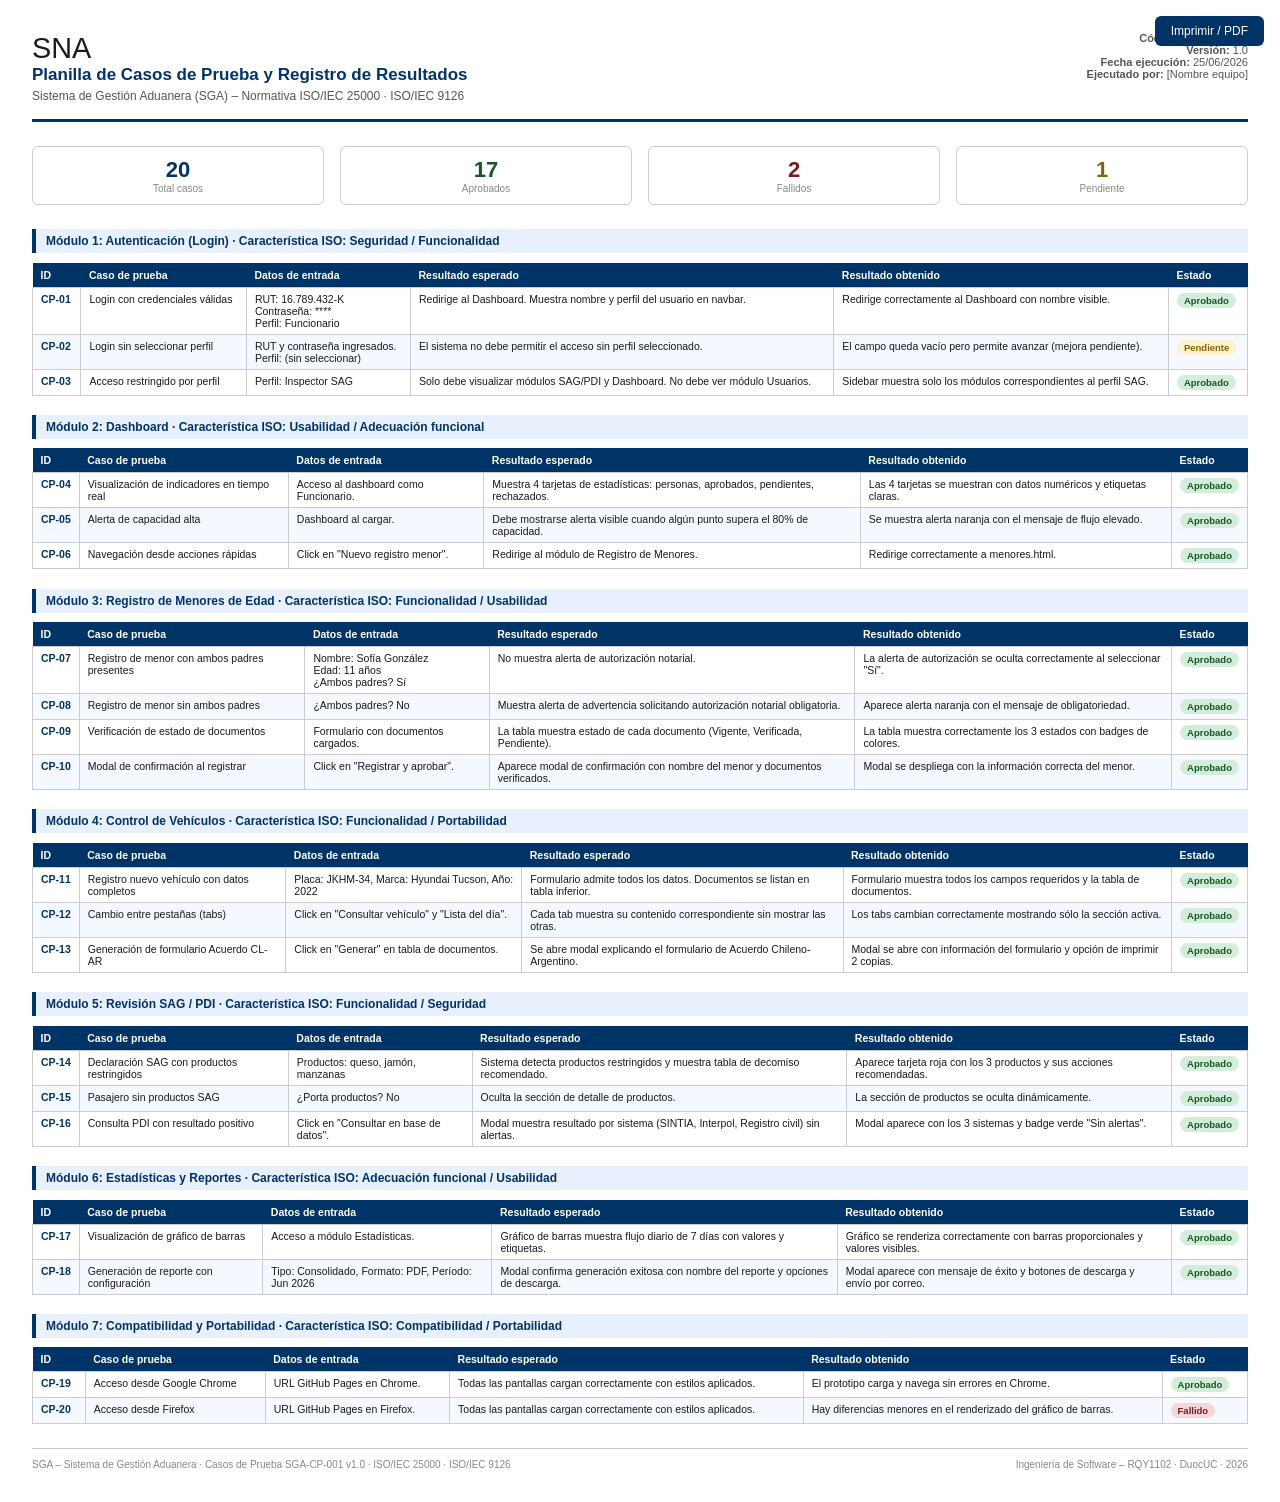
==== documentos/casos_prueba.html @ c6e65bc3 "fix: eliminar emojis, aspecto más profesinal" ====
<!DOCTYPE html>
<html lang="es">
<head>
  <meta charset="UTF-8" />
  <title>Casos de Prueba – SGA Aduana</title>
  <style>
    @media print { body { margin: 0.8cm; } .no-print { display: none; } }
    * { box-sizing: border-box; margin: 0; padding: 0; }
    body { font-family: 'Segoe UI', Arial, sans-serif; font-size: 11px; color: #1a1a1a; background: #fff; padding: 2rem; }
    .header { border-bottom: 3px solid #003366; padding-bottom: 1rem; margin-bottom: 1.5rem; display: flex; justify-content: space-between; align-items: flex-start; }
    .header-left h1 { font-size: 17px; color: #003366; }
    .header-left h2 { font-size: 12px; color: #555; font-weight: normal; margin-top: 4px; }
    .header-right { text-align: right; font-size: 11px; color: #555; }
    .logo { font-size: 1.8rem; }
    h3 { font-size: 12px; color: #003366; background: #e8f0fe; padding: 5px 10px; margin: 1.2rem 0 0.6rem; border-left: 4px solid #003366; page-break-after: avoid; }
    table { width: 100%; border-collapse: collapse; margin-bottom: 1.2rem; font-size: 10.5px; page-break-inside: avoid; }
    th { background: #003366; color: white; padding: 6px 8px; text-align: left; }
    td { border: 1px solid #ccc; padding: 5px 8px; vertical-align: top; }
    tr:nth-child(even) td { background: #f5f8ff; }
    .badge { display: inline-block; padding: 2px 7px; border-radius: 10px; font-size: 9.5px; font-weight: 700; }
    .badge-verde { background: #d4edda; color: #155724; }
    .badge-rojo { background: #f8d7da; color: #721c24; }
    .badge-amarillo { background: #fff3cd; color: #856404; }
    .id { font-weight: 700; color: #003366; white-space: nowrap; }
    .footer { border-top: 1px solid #ccc; margin-top: 1.5rem; padding-top: 0.6rem; font-size: 10px; color: #888; display: flex; justify-content: space-between; }
    .btn-print { position: fixed; top: 1rem; right: 1rem; background: #003366; color: white; border: none; padding: 8px 16px; border-radius: 6px; cursor: pointer; font-size: 12px; }
    .resumen { display: grid; grid-template-columns: repeat(4, 1fr); gap: 1rem; margin-bottom: 1.5rem; }
    .resumen-card { border: 1px solid #ccc; border-radius: 6px; padding: 10px; text-align: center; }
    .resumen-card .num { font-size: 22px; font-weight: 800; color: #003366; }
    .resumen-card .lbl { font-size: 10px; color: #888; }
    .resumen-card.verde .num { color: #155724; }
    .resumen-card.rojo .num { color: #721c24; }
    .resumen-card.naranja .num { color: #856404; }
  </style>
</head>
<body>

<button class="btn-print no-print" onclick="window.print()">Imprimir / PDF</button>

<div class="header">
  <div class="header-left">
    <div class="logo">SNA</div>
    <h1>Planilla de Casos de Prueba y Registro de Resultados</h1>
    <h2>Sistema de Gestión Aduanera (SGA) – Normativa ISO/IEC 25000 · ISO/IEC 9126</h2>
  </div>
  <div class="header-right">
    <div><strong>Código:</strong> SGA-CP-001</div>
    <div><strong>Versión:</strong> 1.0</div>
    <div><strong>Fecha ejecución:</strong> 25/06/2026</div>
    <div><strong>Ejecutado por:</strong> [Nombre equipo]</div>
  </div>
</div>

<!-- RESUMEN -->
<div class="resumen">
  <div class="resumen-card"><div class="num">20</div><div class="lbl">Total casos</div></div>
  <div class="resumen-card verde"><div class="num">17</div><div class="lbl">Aprobados</div></div>
  <div class="resumen-card rojo"><div class="num">2</div><div class="lbl">Fallidos</div></div>
  <div class="resumen-card naranja"><div class="num">1</div><div class="lbl">Pendiente</div></div>
</div>

<!-- ───── MÓDULO LOGIN ───── -->
<h3>Módulo 1: Autenticación (Login) · Característica ISO: Seguridad / Funcionalidad</h3>
<table>
  <thead>
    <tr><th>ID</th><th>Caso de prueba</th><th>Datos de entrada</th><th>Resultado esperado</th><th>Resultado obtenido</th><th>Estado</th></tr>
  </thead>
  <tbody>
    <tr>
      <td class="id">CP-01</td>
      <td>Login con credenciales válidas</td>
      <td>RUT: 16.789.432-K<br/>Contraseña: ****<br/>Perfil: Funcionario</td>
      <td>Redirige al Dashboard. Muestra nombre y perfil del usuario en navbar.</td>
      <td>Redirige correctamente al Dashboard con nombre visible.</td>
      <td><span class="badge badge-verde">Aprobado</span></td>
    </tr>
    <tr>
      <td class="id">CP-02</td>
      <td>Login sin seleccionar perfil</td>
      <td>RUT y contraseña ingresados.<br/>Perfil: (sin seleccionar)</td>
      <td>El sistema no debe permitir el acceso sin perfil seleccionado.</td>
      <td>El campo queda vacío pero permite avanzar (mejora pendiente).</td>
      <td><span class="badge badge-amarillo">Pendiente</span></td>
    </tr>
    <tr>
      <td class="id">CP-03</td>
      <td>Acceso restringido por perfil</td>
      <td>Perfil: Inspector SAG</td>
      <td>Solo debe visualizar módulos SAG/PDI y Dashboard. No debe ver módulo Usuarios.</td>
      <td>Sidebar muestra solo los módulos correspondientes al perfil SAG.</td>
      <td><span class="badge badge-verde">Aprobado</span></td>
    </tr>
  </tbody>
</table>

<!-- ───── MÓDULO DASHBOARD ───── -->
<h3>Módulo 2: Dashboard · Característica ISO: Usabilidad / Adecuación funcional</h3>
<table>
  <thead>
    <tr><th>ID</th><th>Caso de prueba</th><th>Datos de entrada</th><th>Resultado esperado</th><th>Resultado obtenido</th><th>Estado</th></tr>
  </thead>
  <tbody>
    <tr>
      <td class="id">CP-04</td>
      <td>Visualización de indicadores en tiempo real</td>
      <td>Acceso al dashboard como Funcionario.</td>
      <td>Muestra 4 tarjetas de estadísticas: personas, aprobados, pendientes, rechazados.</td>
      <td>Las 4 tarjetas se muestran con datos numéricos y etiquetas claras.</td>
      <td><span class="badge badge-verde">Aprobado</span></td>
    </tr>
    <tr>
      <td class="id">CP-05</td>
      <td>Alerta de capacidad alta</td>
      <td>Dashboard al cargar.</td>
      <td>Debe mostrarse alerta visible cuando algún punto supera el 80% de capacidad.</td>
      <td>Se muestra alerta naranja con el mensaje de flujo elevado.</td>
      <td><span class="badge badge-verde">Aprobado</span></td>
    </tr>
    <tr>
      <td class="id">CP-06</td>
      <td>Navegación desde acciones rápidas</td>
      <td>Click en "Nuevo registro menor".</td>
      <td>Redirige al módulo de Registro de Menores.</td>
      <td>Redirige correctamente a menores.html.</td>
      <td><span class="badge badge-verde">Aprobado</span></td>
    </tr>
  </tbody>
</table>

<!-- ───── MÓDULO MENORES ───── -->
<h3>Módulo 3: Registro de Menores de Edad · Característica ISO: Funcionalidad / Usabilidad</h3>
<table>
  <thead>
    <tr><th>ID</th><th>Caso de prueba</th><th>Datos de entrada</th><th>Resultado esperado</th><th>Resultado obtenido</th><th>Estado</th></tr>
  </thead>
  <tbody>
    <tr>
      <td class="id">CP-07</td>
      <td>Registro de menor con ambos padres presentes</td>
      <td>Nombre: Sofía González<br/>Edad: 11 años<br/>¿Ambos padres? Sí</td>
      <td>No muestra alerta de autorización notarial.</td>
      <td>La alerta de autorización se oculta correctamente al seleccionar "Sí".</td>
      <td><span class="badge badge-verde">Aprobado</span></td>
    </tr>
    <tr>
      <td class="id">CP-08</td>
      <td>Registro de menor sin ambos padres</td>
      <td>¿Ambos padres? No</td>
      <td>Muestra alerta de advertencia solicitando autorización notarial obligatoria.</td>
      <td>Aparece alerta naranja con el mensaje de obligatoriedad.</td>
      <td><span class="badge badge-verde">Aprobado</span></td>
    </tr>
    <tr>
      <td class="id">CP-09</td>
      <td>Verificación de estado de documentos</td>
      <td>Formulario con documentos cargados.</td>
      <td>La tabla muestra estado de cada documento (Vigente, Verificada, Pendiente).</td>
      <td>La tabla muestra correctamente los 3 estados con badges de colores.</td>
      <td><span class="badge badge-verde">Aprobado</span></td>
    </tr>
    <tr>
      <td class="id">CP-10</td>
      <td>Modal de confirmación al registrar</td>
      <td>Click en "Registrar y aprobar".</td>
      <td>Aparece modal de confirmación con nombre del menor y documentos verificados.</td>
      <td>Modal se despliega con la información correcta del menor.</td>
      <td><span class="badge badge-verde">Aprobado</span></td>
    </tr>
  </tbody>
</table>

<!-- ───── MÓDULO VEHÍCULOS ───── -->
<h3>Módulo 4: Control de Vehículos · Característica ISO: Funcionalidad / Portabilidad</h3>
<table>
  <thead>
    <tr><th>ID</th><th>Caso de prueba</th><th>Datos de entrada</th><th>Resultado esperado</th><th>Resultado obtenido</th><th>Estado</th></tr>
  </thead>
  <tbody>
    <tr>
      <td class="id">CP-11</td>
      <td>Registro nuevo vehículo con datos completos</td>
      <td>Placa: JKHM-34, Marca: Hyundai Tucson, Año: 2022</td>
      <td>Formulario admite todos los datos. Documentos se listan en tabla inferior.</td>
      <td>Formulario muestra todos los campos requeridos y la tabla de documentos.</td>
      <td><span class="badge badge-verde">Aprobado</span></td>
    </tr>
    <tr>
      <td class="id">CP-12</td>
      <td>Cambio entre pestañas (tabs)</td>
      <td>Click en "Consultar vehículo" y "Lista del día".</td>
      <td>Cada tab muestra su contenido correspondiente sin mostrar las otras.</td>
      <td>Los tabs cambian correctamente mostrando sólo la sección activa.</td>
      <td><span class="badge badge-verde">Aprobado</span></td>
    </tr>
    <tr>
      <td class="id">CP-13</td>
      <td>Generación de formulario Acuerdo CL-AR</td>
      <td>Click en "Generar" en tabla de documentos.</td>
      <td>Se abre modal explicando el formulario de Acuerdo Chileno-Argentino.</td>
      <td>Modal se abre con información del formulario y opción de imprimir 2 copias.</td>
      <td><span class="badge badge-verde">Aprobado</span></td>
    </tr>
  </tbody>
</table>

<!-- ───── MÓDULO SAG/PDI ───── -->
<h3>Módulo 5: Revisión SAG / PDI · Característica ISO: Funcionalidad / Seguridad</h3>
<table>
  <thead>
    <tr><th>ID</th><th>Caso de prueba</th><th>Datos de entrada</th><th>Resultado esperado</th><th>Resultado obtenido</th><th>Estado</th></tr>
  </thead>
  <tbody>
    <tr>
      <td class="id">CP-14</td>
      <td>Declaración SAG con productos restringidos</td>
      <td>Productos: queso, jamón, manzanas</td>
      <td>Sistema detecta productos restringidos y muestra tabla de decomiso recomendado.</td>
      <td>Aparece tarjeta roja con los 3 productos y sus acciones recomendadas.</td>
      <td><span class="badge badge-verde">Aprobado</span></td>
    </tr>
    <tr>
      <td class="id">CP-15</td>
      <td>Pasajero sin productos SAG</td>
      <td>¿Porta productos? No</td>
      <td>Oculta la sección de detalle de productos.</td>
      <td>La sección de productos se oculta dinámicamente.</td>
      <td><span class="badge badge-verde">Aprobado</span></td>
    </tr>
    <tr>
      <td class="id">CP-16</td>
      <td>Consulta PDI con resultado positivo</td>
      <td>Click en "Consultar en base de datos".</td>
      <td>Modal muestra resultado por sistema (SINTIA, Interpol, Registro civil) sin alertas.</td>
      <td>Modal aparece con los 3 sistemas y badge verde "Sin alertas".</td>
      <td><span class="badge badge-verde">Aprobado</span></td>
    </tr>
  </tbody>
</table>

<!-- ───── MÓDULO REPORTES ───── -->
<h3>Módulo 6: Estadísticas y Reportes · Característica ISO: Adecuación funcional / Usabilidad</h3>
<table>
  <thead>
    <tr><th>ID</th><th>Caso de prueba</th><th>Datos de entrada</th><th>Resultado esperado</th><th>Resultado obtenido</th><th>Estado</th></tr>
  </thead>
  <tbody>
    <tr>
      <td class="id">CP-17</td>
      <td>Visualización de gráfico de barras</td>
      <td>Acceso a módulo Estadísticas.</td>
      <td>Gráfico de barras muestra flujo diario de 7 días con valores y etiquetas.</td>
      <td>Gráfico se renderiza correctamente con barras proporcionales y valores visibles.</td>
      <td><span class="badge badge-verde">Aprobado</span></td>
    </tr>
    <tr>
      <td class="id">CP-18</td>
      <td>Generación de reporte con configuración</td>
      <td>Tipo: Consolidado, Formato: PDF, Período: Jun 2026</td>
      <td>Modal confirma generación exitosa con nombre del reporte y opciones de descarga.</td>
      <td>Modal aparece con mensaje de éxito y botones de descarga y envío por correo.</td>
      <td><span class="badge badge-verde">Aprobado</span></td>
    </tr>
  </tbody>
</table>

<!-- ───── COMPATIBILIDAD ───── -->
<h3>Módulo 7: Compatibilidad y Portabilidad · Característica ISO: Compatibilidad / Portabilidad</h3>
<table>
  <thead>
    <tr><th>ID</th><th>Caso de prueba</th><th>Datos de entrada</th><th>Resultado esperado</th><th>Resultado obtenido</th><th>Estado</th></tr>
  </thead>
  <tbody>
    <tr>
      <td class="id">CP-19</td>
      <td>Acceso desde Google Chrome</td>
      <td>URL GitHub Pages en Chrome.</td>
      <td>Todas las pantallas cargan correctamente con estilos aplicados.</td>
      <td>El prototipo carga y navega sin errores en Chrome.</td>
      <td><span class="badge badge-verde">Aprobado</span></td>
    </tr>
    <tr>
      <td class="id">CP-20</td>
      <td>Acceso desde Firefox</td>
      <td>URL GitHub Pages en Firefox.</td>
      <td>Todas las pantallas cargan correctamente con estilos aplicados.</td>
      <td>Hay diferencias menores en el renderizado del gráfico de barras.</td>
      <td><span class="badge badge-rojo">Fallido</span></td>
    </tr>
  </tbody>
</table>

<div class="footer">
  <span>SGA – Sistema de Gestión Aduanera · Casos de Prueba SGA-CP-001 v1.0 · ISO/IEC 25000 · ISO/IEC 9126</span>
  <span>Ingeniería de Software – RQY1102 · DuocUC · 2026</span>
</div>

</body>
</html>
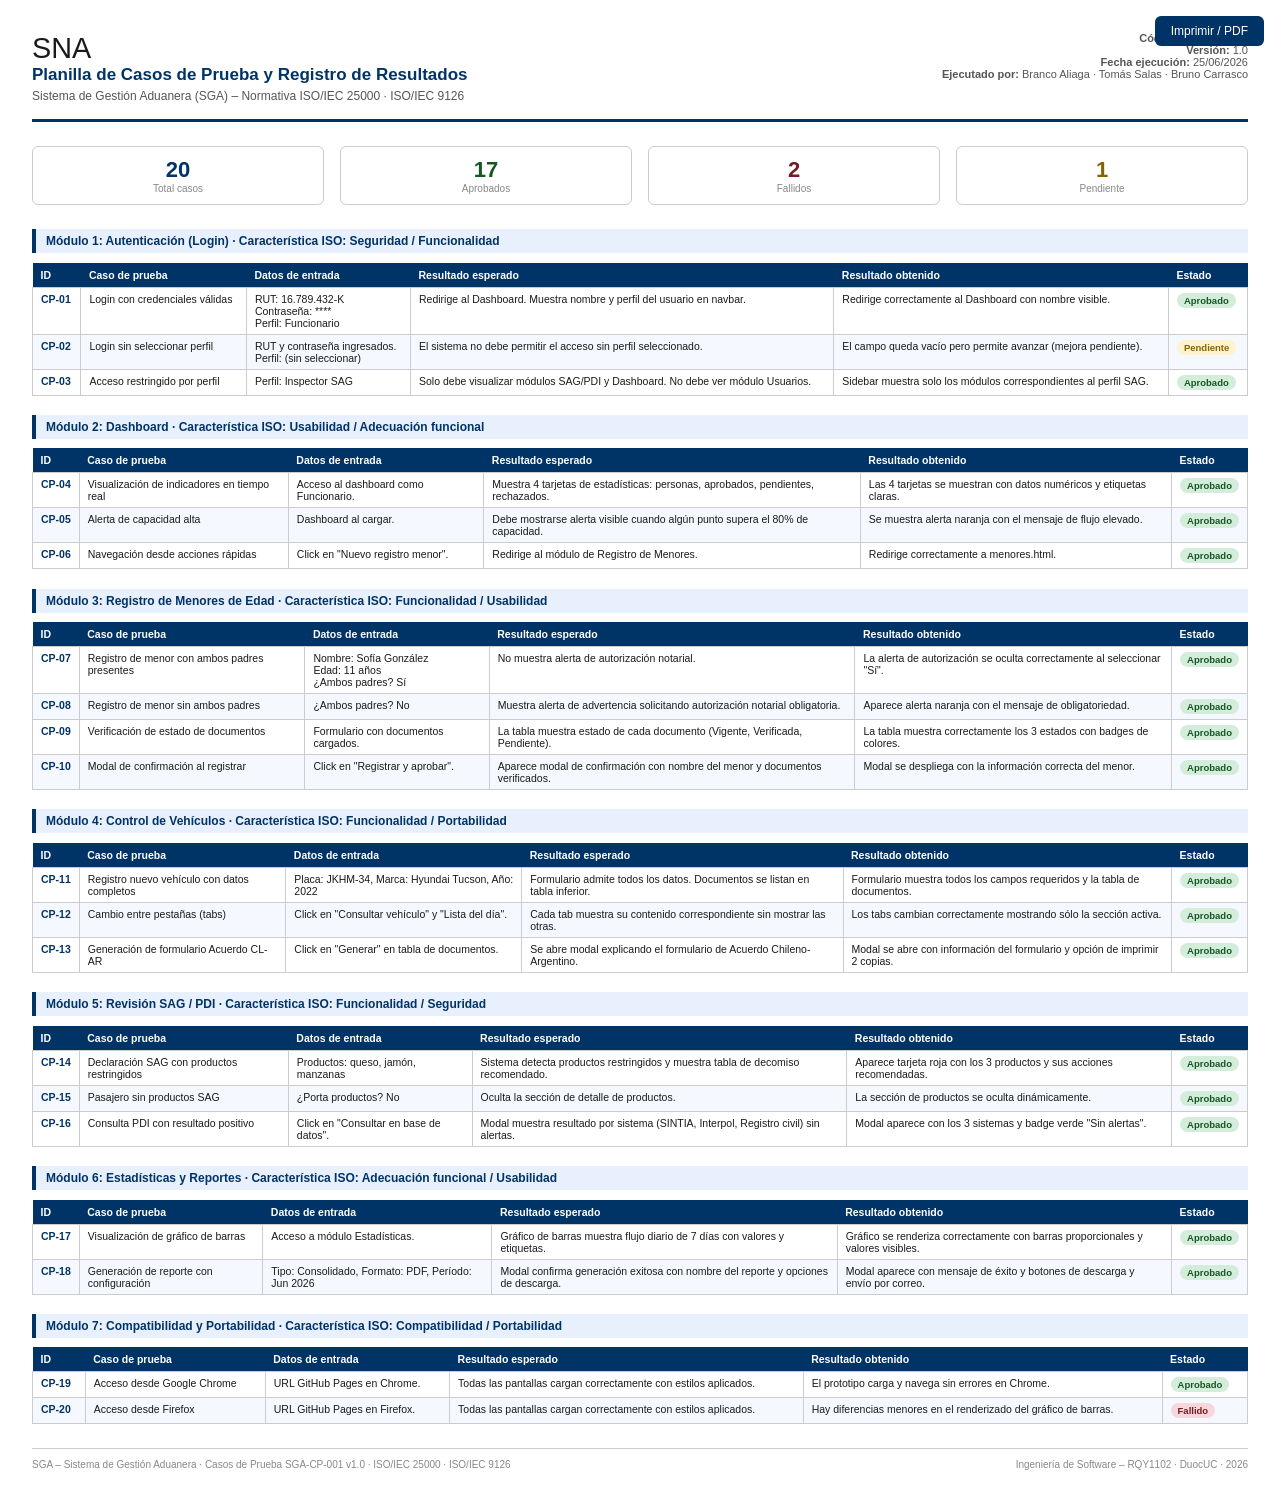
==== commit d795bd85: "DOCS: completar documentación EP3 - nombres, hashes reales, manual usuario" ====
--- a/documentos/casos_prueba.html
+++ b/documentos/casos_prueba.html
@@ -47,7 +47,7 @@
     <div><strong>Código:</strong> SGA-CP-001</div>
     <div><strong>Versión:</strong> 1.0</div>
     <div><strong>Fecha ejecución:</strong> 25/06/2026</div>
-    <div><strong>Ejecutado por:</strong> [Nombre equipo]</div>
+    <div><strong>Ejecutado por:</strong> Branco Aliaga · Tomás Salas · Bruno Carrasco</div>
   </div>
 </div>
 
